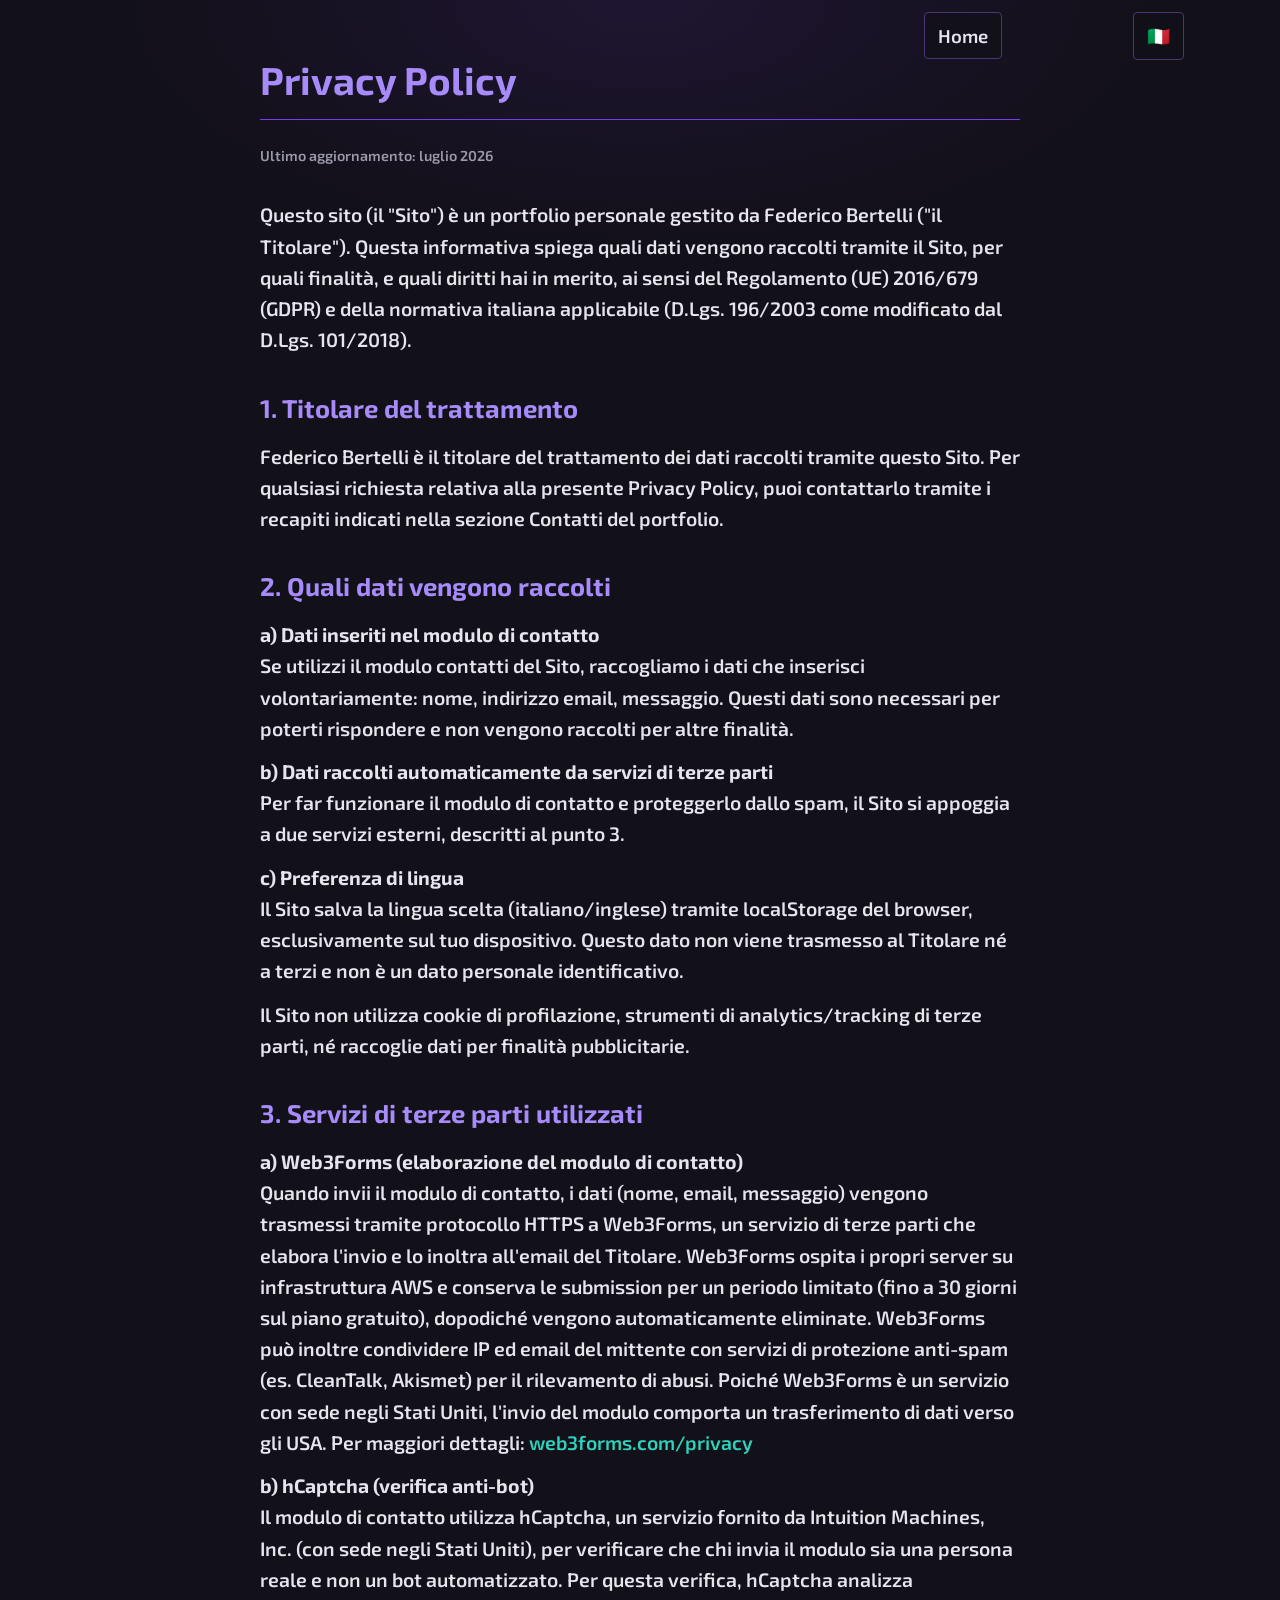
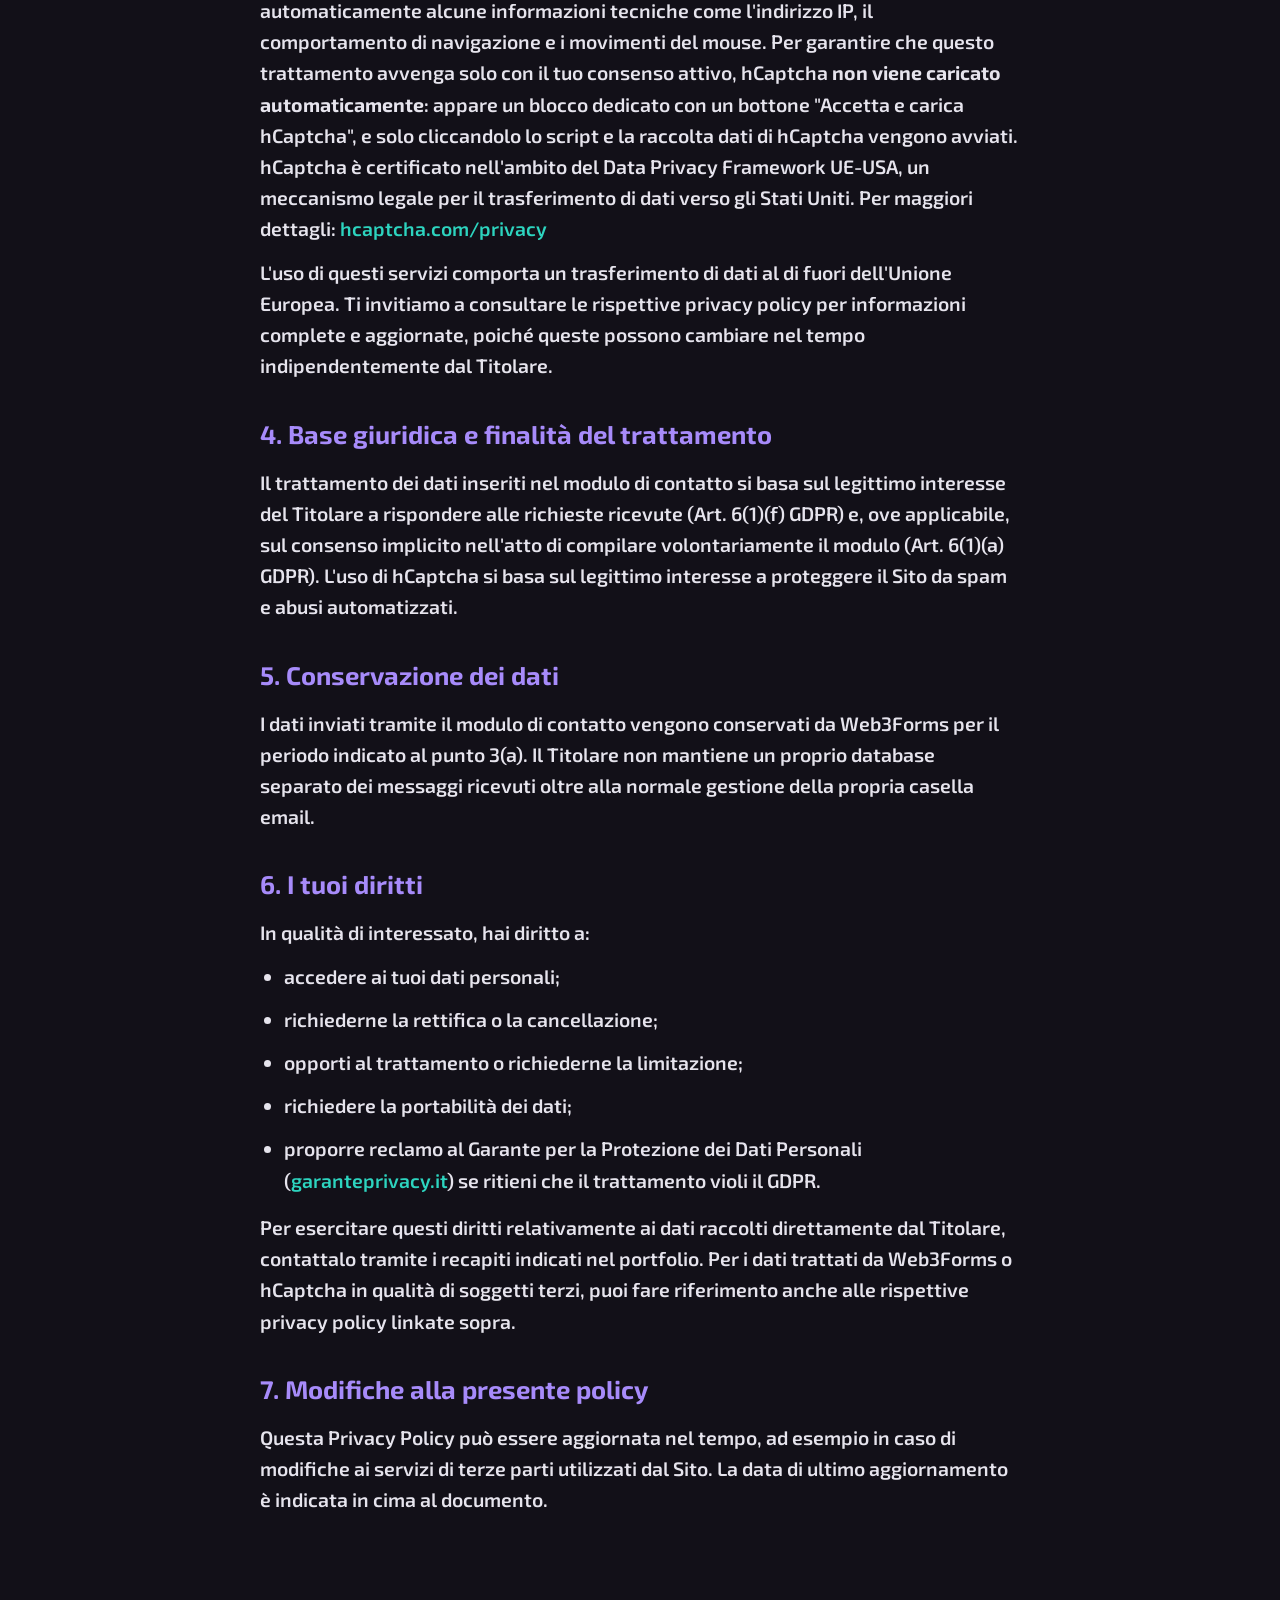
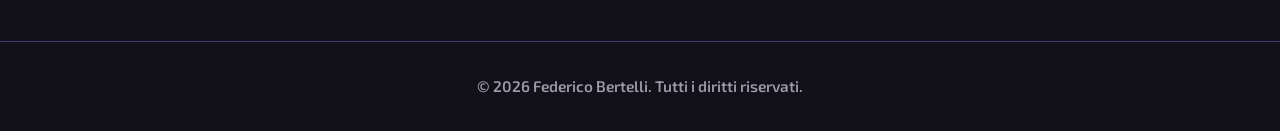
==== privacy_policy.html @ a3422a21 "updated privacy policy and added button to load hCaptcha service" ====
<!DOCTYPE html>
<html lang="it">
  <head>
    <meta charset="UTF-8">
    <meta name="viewport" content="width=device-width, initial-scale=1.0">
    <meta name="referrer" content="strict-origin-when-cross-origin">
    <link rel="stylesheet" href="style.css">
    <title>Privacy Policy — Fed_Dev</title>
    <style>
      .policy-wrap {
        max-width: 50rem;
        margin: clamp(2rem, 5vw, 3.125rem) auto;
        padding: 0 clamp(1rem, 4vw, 1.25rem) clamp(3rem, 6vw, 4rem);
      }
      .policy-wrap h1 {
        font-family: 'Exo 2', Arial;
        color: #A78BFA;
        font-size: clamp(1.6rem, 3vw + 1rem, 2.4rem);
        border-bottom: 0.0625rem solid #7C3AED;
        padding-bottom: 0.5rem;
        margin-bottom: 1.5rem;
      }
      .policy-wrap h2 {
        font-family: 'Exo 2', Arial;
        color: #A78BFA;
        font-size: clamp(1.2rem, 1.5vw + 1rem, 1.6rem);
        margin-top: 2rem;
        margin-bottom: 0.75rem;
      }
      .policy-wrap p, .policy-wrap li {
        color: #E6E4ED;
        margin-bottom: 0.75rem;
      }
      .policy-wrap ul {
        padding-left: 1.5rem;
        margin-bottom: 1rem;
      }
      .policy-wrap .updated {
        color: #9C99A8;
        font-size: 0.9rem;
        margin-bottom: 2rem;
      }
      .policy-wrap hr {
        border: none;
        border-top: 0.0625rem solid #4C3575;
        margin: 2rem 0;
      }
      .lang-block { display: block; }
      .lang-block[data-lang="en"] { display: none; }
    </style>
  </head>
<body>

  <button id="lang-toggle" class="reveal" aria-label="Switch language">🇬🇧</button>
  <button id="back-home" class="reveal" aria-label="Homepage">Home</button>

  <main class="policy-wrap">

    <div class="lang-block" data-lang="it">
      <h1>Privacy Policy</h1>
      <p class="updated">Ultimo aggiornamento: luglio 2026</p>

      <p>Questo sito (il "Sito") è un portfolio personale gestito da Federico Bertelli
      ("il Titolare"). Questa informativa spiega quali dati vengono raccolti tramite il
      Sito, per quali finalità, e quali diritti hai in merito, ai sensi del Regolamento
      (UE) 2016/679 (GDPR) e della normativa italiana applicabile (D.Lgs. 196/2003 come
      modificato dal D.Lgs. 101/2018).</p>

      <h2>1. Titolare del trattamento</h2>
      <p>Federico Bertelli è il titolare del trattamento dei dati raccolti tramite
      questo Sito. Per qualsiasi richiesta relativa alla presente Privacy Policy, puoi
      contattarlo tramite i recapiti indicati nella sezione Contatti del portfolio.</p>

      <h2>2. Quali dati vengono raccolti</h2>
      <p><strong>a) Dati inseriti nel modulo di contatto</strong><br>
      Se utilizzi il modulo contatti del Sito, raccogliamo i dati che inserisci
      volontariamente: nome, indirizzo email, messaggio. Questi dati sono necessari
      per poterti rispondere e non vengono raccolti per altre finalità.</p>
      <p><strong>b) Dati raccolti automaticamente da servizi di terze parti</strong><br>
      Per far funzionare il modulo di contatto e proteggerlo dallo spam, il Sito si
      appoggia a due servizi esterni, descritti al punto 3.</p>
      <p><strong>c) Preferenza di lingua</strong><br>
      Il Sito salva la lingua scelta (italiano/inglese) tramite localStorage del
      browser, esclusivamente sul tuo dispositivo. Questo dato non viene trasmesso
      al Titolare né a terzi e non è un dato personale identificativo.</p>
      <p>Il Sito non utilizza cookie di profilazione, strumenti di analytics/tracking
      di terze parti, né raccoglie dati per finalità pubblicitarie.</p>

      <h2>3. Servizi di terze parti utilizzati</h2>
      <p><strong>a) Web3Forms (elaborazione del modulo di contatto)</strong><br>
      Quando invii il modulo di contatto, i dati (nome, email, messaggio) vengono
      trasmessi tramite protocollo HTTPS a Web3Forms, un servizio di terze parti che
      elabora l'invio e lo inoltra all'email del Titolare. Web3Forms ospita i propri
      server su infrastruttura AWS e conserva le submission per un periodo limitato
      (fino a 30 giorni sul piano gratuito), dopodiché vengono automaticamente
      eliminate. Web3Forms può inoltre condividere IP ed email del mittente con
      servizi di protezione anti-spam (es. CleanTalk, Akismet) per il rilevamento di
      abusi. Poiché Web3Forms è un servizio con sede negli Stati Uniti, l'invio del
      modulo comporta un trasferimento di dati verso gli USA. Per maggiori dettagli:
      <a href="https://web3forms.com/privacy" target="_blank" rel="noopener noreferrer">web3forms.com/privacy</a></p>
      <p><strong>b) hCaptcha (verifica anti-bot)</strong><br>
      Il modulo di contatto utilizza hCaptcha, un servizio fornito da Intuition
      Machines, Inc. (con sede negli Stati Uniti), per verificare che chi invia il
      modulo sia una persona reale e non un bot automatizzato. Per questa verifica,
      hCaptcha analizza automaticamente alcune informazioni tecniche come l'indirizzo
      IP, il comportamento di navigazione e i movimenti del mouse. Per garantire che
      questo trattamento avvenga solo con il tuo consenso attivo, hCaptcha
      <strong>non viene caricato automaticamente</strong>: appare un blocco dedicato
      con un bottone "Accetta e carica hCaptcha", e solo cliccandolo lo script e la
      raccolta dati di hCaptcha vengono avviati. hCaptcha è certificato nell'ambito
      del Data Privacy Framework UE-USA, un meccanismo legale per il trasferimento di
      dati verso gli Stati Uniti. Per maggiori dettagli:
      <a href="https://www.hcaptcha.com/privacy" target="_blank" rel="noopener noreferrer">hcaptcha.com/privacy</a></p>
      <p>L'uso di questi servizi comporta un trasferimento di dati al di fuori
      dell'Unione Europea. Ti invitiamo a consultare le rispettive privacy policy per
      informazioni complete e aggiornate, poiché queste possono cambiare nel tempo
      indipendentemente dal Titolare.</p>

      <h2>4. Base giuridica e finalità del trattamento</h2>
      <p>Il trattamento dei dati inseriti nel modulo di contatto si basa sul
      legittimo interesse del Titolare a rispondere alle richieste ricevute (Art.
      6(1)(f) GDPR) e, ove applicabile, sul consenso implicito nell'atto di
      compilare volontariamente il modulo (Art. 6(1)(a) GDPR). L'uso di hCaptcha si
      basa sul legittimo interesse a proteggere il Sito da spam e abusi
      automatizzati.</p>

      <h2>5. Conservazione dei dati</h2>
      <p>I dati inviati tramite il modulo di contatto vengono conservati da
      Web3Forms per il periodo indicato al punto 3(a). Il Titolare non mantiene un
      proprio database separato dei messaggi ricevuti oltre alla normale gestione
      della propria casella email.</p>

      <h2>6. I tuoi diritti</h2>
      <p>In qualità di interessato, hai diritto a:</p>
      <ul>
        <li>accedere ai tuoi dati personali;</li>
        <li>richiederne la rettifica o la cancellazione;</li>
        <li>opporti al trattamento o richiederne la limitazione;</li>
        <li>richiedere la portabilità dei dati;</li>
        <li>proporre reclamo al Garante per la Protezione dei Dati Personali
        (<a href="https://www.garanteprivacy.it" target="_blank" rel="noopener noreferrer">garanteprivacy.it</a>)
        se ritieni che il trattamento violi il GDPR.</li>
      </ul>
      <p>Per esercitare questi diritti relativamente ai dati raccolti direttamente
      dal Titolare, contattalo tramite i recapiti indicati nel portfolio. Per i dati
      trattati da Web3Forms o hCaptcha in qualità di soggetti terzi, puoi fare
      riferimento anche alle rispettive privacy policy linkate sopra.</p>

      <h2>7. Modifiche alla presente policy</h2>
      <p>Questa Privacy Policy può essere aggiornata nel tempo, ad esempio in caso di
      modifiche ai servizi di terze parti utilizzati dal Sito. La data di ultimo
      aggiornamento è indicata in cima al documento.</p>
    </div>

    <div class="lang-block" data-lang="en">
      <h1>Privacy Policy</h1>
      <p class="updated">Last updated: July 2026</p>

      <p>This website (the "Site") is a personal portfolio operated by Federico
      Bertelli (the "Controller"). This notice explains what data is collected
      through the Site, for what purposes, and what rights you have, in accordance
      with Regulation (EU) 2016/679 (GDPR) and applicable Italian law.</p>

      <h2>1. Data controller</h2>
      <p>Federico Bertelli is the controller of the data collected through this
      Site. For any request regarding this Privacy Policy, you can contact him
      through the details provided in the Contact section of the portfolio.</p>

      <h2>2. What data is collected</h2>
      <p><strong>a) Data entered in the contact form</strong><br>
      If you use the Site's contact form, we collect the data you voluntarily
      provide: name, email address, message. This data is necessary to respond to
      you and is not collected for any other purpose.</p>
      <p><strong>b) Data automatically collected by third-party services</strong><br>
      To make the contact form work and protect it from spam, the Site relies on
      two external services, described in section 3.</p>
      <p><strong>c) Language preference</strong><br>
      The Site stores your chosen language (Italian/English) using the browser's
      localStorage, exclusively on your own device. This data is not transmitted to
      the Controller or to third parties and does not constitute identifiable
      personal data.</p>
      <p>The Site does not use profiling cookies, third-party analytics/tracking
      tools, or collect data for advertising purposes.</p>

      <h2>3. Third-party services used</h2>
      <p><strong>a) Web3Forms (contact form processing)</strong><br>
      When you submit the contact form, your data (name, email, message) is
      transmitted via HTTPS to Web3Forms, a third-party service that processes the
      submission and forwards it to the Controller's email. Web3Forms hosts its
      servers on AWS infrastructure and retains submissions for a limited period
      (up to 30 days on the free plan), after which they are automatically deleted.
      Web3Forms may also share the sender's IP and email with anti-spam protection
      services (e.g. CleanTalk, Akismet) for abuse detection. As Web3Forms is a
      US-based service, submitting the form involves a data transfer to the United
      States. For more details:
      <a href="https://web3forms.com/privacy" target="_blank" rel="noopener noreferrer">web3forms.com/privacy</a></p>
      <p><strong>b) hCaptcha (anti-bot verification)</strong><br>
      The contact form uses hCaptcha, a service provided by Intuition Machines,
      Inc. (based in the United States), to verify that the person submitting the
      form is a real human and not an automated bot. For this verification,
      hCaptcha automatically analyzes certain technical information such as IP
      address, browsing behavior, and mouse movements. To ensure this processing
      only happens with your active consent, hCaptcha
      <strong>is not loaded automatically</strong>: a dedicated block appears with
      an "Accept and load hCaptcha" button, and only clicking it starts the script
      and hCaptcha's data collection. hCaptcha is certified under the EU-US Data
      Privacy Framework, a legal mechanism for transferring data to the United
      States. For more details:
      <a href="https://www.hcaptcha.com/privacy" target="_blank" rel="noopener noreferrer">hcaptcha.com/privacy</a></p>
      <p>The use of these services involves a data transfer outside the European
      Union. We encourage you to consult their respective privacy policies for
      complete and up-to-date information, as these may change over time
      independently of the Controller.</p>

      <h2>4. Legal basis and purpose of processing</h2>
      <p>Processing of data entered in the contact form is based on the
      Controller's legitimate interest in responding to inquiries received (Art.
      6(1)(f) GDPR) and, where applicable, on the consent implied by voluntarily
      filling out the form (Art. 6(1)(a) GDPR). The use of hCaptcha is based on the
      legitimate interest in protecting the Site from spam and automated abuse.</p>

      <h2>5. Data retention</h2>
      <p>Data submitted through the contact form is retained by Web3Forms for the
      period indicated in section 3(a). The Controller does not maintain a separate
      database of received messages beyond normal management of his own email
      inbox.</p>

      <h2>6. Your rights</h2>
      <p>As a data subject, you have the right to:</p>
      <ul>
        <li>access your personal data;</li>
        <li>request its rectification or deletion;</li>
        <li>object to processing or request its restriction;</li>
        <li>request data portability;</li>
        <li>lodge a complaint with the Italian Data Protection Authority (Garante
        per la Protezione dei Dati Personali,
        <a href="https://www.garanteprivacy.it" target="_blank" rel="noopener noreferrer">garanteprivacy.it</a>)
        if you believe the processing violates the GDPR.</li>
      </ul>
      <p>To exercise these rights regarding data collected directly by the
      Controller, please contact him through the details provided in the portfolio.
      For data processed by Web3Forms or hCaptcha as third parties, you may also
      refer to their respective privacy policies linked above.</p>

      <h2>7. Changes to this policy</h2>
      <p>This Privacy Policy may be updated over time, for example if the
      third-party services used by the Site change. The "last updated" date is
      indicated at the top of this document.</p>
    </div>

  </main>

  <footer id="site-footer" class="reveal">
    <p>© 2026 Federico Bertelli. Tutti i diritti riservati.</p>
  </footer>

  <script>
    document.addEventListener('DOMContentLoaded', function () {
      const toggleBtn = document.getElementById('lang-toggle');
      const STORAGE_KEY = 'preferredLang';
      let currentLang = localStorage.getItem(STORAGE_KEY) || 'it';

      function applyLanguage(lang) {
        document.querySelectorAll('.lang-block').forEach(function (el) {
          el.style.display = (el.getAttribute('data-lang') === lang) ? 'block' : 'none';
        });
        document.documentElement.setAttribute('lang', lang);
        toggleBtn.textContent = lang === 'it' ? '🇮🇹' : '🇬🇧';
        currentLang = lang;
        localStorage.setItem(STORAGE_KEY, lang);
      }

      toggleBtn.addEventListener('click', function () {
        applyLanguage(currentLang === 'it' ? 'en' : 'it');
      });

      document.getElementById('back-home').addEventListener('click', function () {
        window.location.href = 'index.html';
      });

      applyLanguage(currentLang);

      document.querySelectorAll('.reveal').forEach(el => el.classList.add('is-visible'));
    });
  </script>

</body>
</html>
---- style.css ----
@font-face {
  font-family: 'Exo 2';
  src: url('fonts/Exo2-SemiBold.ttf') format('truetype');
  font-weight: 600;
  font-display: swap;
}

@font-face {
  font-family: 'Exo 2';
  src: url('fonts/Exo2-Bold.ttf') format('truetype');
  font-weight: 700;
  font-display: swap;
}

/* RESET BASE */
* {
  margin: 0;
  padding: 0;
  box-sizing: border-box;
}

/* SELEZIONE TESTO */
::selection {
  background-color: #4C3575;
  color: #E6E4ED;
}

::-moz-selection {
  background-color: #4C3575;
  color: #E6E4ED;
}

/* GENERALE */
html {
  -webkit-text-size-adjust: 100%;
  scroll-behavior: smooth;
}

html, body {
  min-height: 100%;
  overflow-x: hidden;
}

body {
  font-family: 'Exo 2', Arial;
  font-size: clamp(1rem, 0.9rem + 0.4vw, 1.4rem);
  background-color: #121018;
  background-image: radial-gradient(ellipse 60% 40% at 50% 0%, rgba(124, 58, 237, 0.12), transparent 70%);
  background-attachment: fixed;
  color: #E6E4ED;
  line-height: 1.6;
  min-height: 100vh;
}

/* INTESTAZIONE */
header {
  position: relative;
  text-align: center;
  padding: clamp(6rem, 4vw + 1rem, 3.75rem) clamp(1rem, 3vw, 1.25rem);
  background-color: #1B1826;
  border-bottom: 0.0625rem solid #7C3AED;
  overflow: hidden;
}

header::before {
  content: "";
  position: absolute;
  top: -40%;
  left: 50%;
  width: 40rem;
  height: 40rem;
  transform: translateX(-50%);
  background: radial-gradient(circle, rgba(124, 58, 237, 0.25) 0%, transparent 65%);
  pointer-events: none;
  z-index: 0;
}

header h1,
header p {
  position: relative;
  z-index: 1;
}

header h1 {
  font-family: 'Exo 2', Arial;
  font-size: clamp(1.8rem, 4vw + 1rem, 3rem);
  color: #A78BFA;
  text-shadow: 0 0 1.5rem rgba(167, 139, 250, 0.5);
  animation: glowPulse 4s ease-in-out infinite;
}

@keyframes glowPulse {
  0%, 100% { text-shadow: 0 0 1.5rem rgba(167, 139, 250, 0.35); }
  50% { text-shadow: 0 0 2.25rem rgba(167, 139, 250, 0.65); }
}

header p {
  font-size: clamp(1.1rem, 2vw + 0.8rem, 2.4rem);
  color: #C9C5D6; /* era #9C99A8, troppo piatto su sfondo scuro */
  margin-top: 0.5rem;
}

/* SEZIONI */
section {
  width: 100%;
  max-width: 56.25rem;
  margin: clamp(2rem, 5vw, 3.125rem) auto;
  padding: 0 clamp(1rem, 4vw, 1.25rem);
}

section h2 {
  font-family: 'Exo 2', Arial;
  font-size: clamp(1.5rem, 2vw + 1rem, 2.4rem);
  color: #A78BFA;
  margin-bottom: 1rem;
  border-bottom: 0.0625rem solid #7C3AED;
  padding-bottom: 0.5rem;
}

/* LINK */
a {
  color: #2DD4BF;
  text-decoration: none;
}

a:hover {
  text-decoration: underline;
}

/* REVEAL ON SCROLL */
.reveal {
  opacity: 0;
  transform: translateY(1.25rem);
  transition: opacity 0.7s ease-out, transform 0.7s ease-out;
}

.reveal.is-visible {
  opacity: 1;
  transform: translateY(0);
}

@media (prefers-reduced-motion: reduce) {
  .reveal {
    opacity: 1;
    transform: none;
    transition: none;
  }
}

/* PROGETTI */
.project {
  background-color: #1E1B2A;
  border-left: 0.25rem solid #7C3AED;
  padding: clamp(1rem, 3vw, 1.25rem);
  margin-bottom: 1.5rem;
  border-radius: 0.25rem;
  transition: transform 0.3s ease, box-shadow 0.3s ease, border-color 0.3s ease;
}

.project:hover {
  transform: translateY(-0.25rem);
  box-shadow: 0 0.75rem 2rem rgba(124, 58, 237, 0.25);
  border-left-color: #A78BFA;
}

.project h3 {
  font-family: 'Exo 2', Arial;
  font-size: clamp(1.3rem, 1.5vw + 1rem, 2rem);
  color: #ffffff;
}

.project h2 {
  font-family: 'Exo 2', Arial;
  font-size: clamp(1.1rem, 1vw + 0.9rem, 1.4rem);
  color: #ffffff;
  margin-bottom: 0.625rem;
  margin-top: 1.875rem;
  border-bottom: none;
}

.project p {
  margin-top: 0.625rem;
  margin-bottom: 0.625rem;
}

.project li {
  margin-top: 0.625rem;
}

/* CAROSELLO */
.carousel {
  position: relative;
  width: 100%;
  margin-top: clamp(2rem, 5vw, 3.125rem);
  height: 0;
  padding-bottom: 56.25%;
  perspective: 43.75rem;
}

.carousel-track {
  position: absolute;
  inset: 0;
  transform-style: preserve-3d;
}

.carousel-track img {
  position: absolute;
  top: 0;
  left: 0;
  width: 100%;
  height: 100%;
  object-fit: cover;
  border-radius: 0.375rem;
  cursor: pointer;
  transition: transform 0.6s ease, opacity 0.6s ease, filter 0.6s ease;
  box-shadow: 0 1.25rem 3.125rem rgba(0, 0, 0, 0.7);
  backface-visibility: hidden;
}

.carousel-track img:hover {
  filter: brightness(1.08);
}

.carousel-arrow {
  position: absolute;
  top: 50%;
  transform: translateY(-50%);
  background-color: rgba(18, 16, 24, 0.6);
  color: #ffffff;
  border: 0.125rem solid rgba(18, 16, 24, 0);
  border-radius: 50%;
  width: clamp(2rem, 5vw, 2.5rem);
  height: clamp(2rem, 5vw, 2.5rem);
  font-size: clamp(1rem, 2vw, 1.2rem);
  cursor: pointer;
  display: flex;
  align-items: center;
  justify-content: center;
  transition: color 0.2s, border-color 0.2s, transform 0.2s;
}

.carousel-arrow:hover {
  border-color: #7C3AED;
  transform: translateY(-50%) scale(1.08);
}

.carousel-prev { left: clamp(0.5rem, 2vw, 0.75rem); }
.carousel-next { right: clamp(0.5rem, 2vw, 0.75rem); }

.carousel-dots {
  position: absolute;
  bottom: 0.75rem;
  left: 0;
  right: 0;
  display: flex;
  justify-content: center;
  gap: 0.5rem;
}

.carousel-dots button {
  width: 0.625rem;
  height: 0.625rem;
  border-radius: 50%;
  border: none;
  background-color: rgba(255, 255, 255, 0.4);
  cursor: pointer;
  padding: 0;
  transition: transform 0.2s;
}

.carousel-dots button.active {
  background-color: #7C3AED;
  transform: scale(1.2);
}

/* VIDEO SHOWCASE */
.video-showcase {
  margin-top: clamp(2rem, 5vw, 3.125rem);
}

.video-showcase h3 {
  font-family: 'Exo 2', Arial;
  font-size: clamp(1.3rem, 1.5vw + 1rem, 2rem);
  color: #ffffff;
  margin-bottom: 0.75rem;
}

.video-showcase video {
  width: 100%;
  aspect-ratio: 16 / 9;
  border-radius: 0.375rem;
  background-color: #000;
  border: 0px solid #4C3575;
  box-shadow: 0 1.25rem 3.125rem rgba(0, 0, 0, 0.7);
  transition: box-shadow 0.3s ease;
}

.video-showcase video:hover {
  box-shadow: 0 1.25rem 3.125rem rgba(124, 58, 237, 0.35);
}

/* LIGHTBOX */
.lightbox {
  display: none;
  position: fixed;
  inset: 0;
  background-color: rgba(0, 0, 0, 0.9);
  z-index: 1000;
  justify-content: center;
  align-items: center;
  cursor: pointer;
}

.lightbox.active {
  display: flex;
}

.lightbox img {
  max-width: 90vw;
  max-height: 90vh;
  border-radius: 0.25rem;
  object-fit: contain;
}

.lightbox-close {
  position: absolute;
  top: clamp(1rem, 3vw, 1.25rem);
  right: clamp(1.25rem, 4vw, 1.875rem);
  color: #ffffff;
  font-size: clamp(1.8rem, 3vw, 2.5rem);
  cursor: pointer;
  line-height: 1;
}

.project ul {
  padding-left: 0;
  list-style-position: inside;
  margin-top: 0.25rem;
}

/* FORM */
.form-group {
  margin-bottom: 1rem;
}

.form-group label {
  display: block;
  margin-bottom: 0.375rem;
  color: #A78BFA;
  font-size: clamp(1.1rem, 1vw + 0.9rem, 1.4rem);
}

.form-group input,
.form-group textarea {
  width: 100%;
  padding: 0.5rem 0.75rem; 
  background-color: #1E1B2A;
  border: 0.0625rem solid #4C3575;
  border-radius: 0.25rem;
  color: #E6E4ED;
  font-family: 'Exo 2', Arial;
  font-size: clamp(1.1rem, 1vw + 0.9rem, 1.4rem);
  transition: border-color 0.2s, box-shadow 0.2s;
}

.form-group input:focus,
.form-group textarea:focus {
  outline: none;
  border: 0.125rem solid;
  border-color: #7C3AED;
  box-shadow: 0 0 0 0.2rem rgba(124, 58, 237, 0.2);
}

#contact-form button[type="submit"] {
  background-color: rgba(18, 16, 24, 0.7);
  color: #E6E4ED;
  border: 0.0625rem solid #4C3575;
  padding: 0.625rem 1.75rem;
  border-radius: 0.25rem;
  font-size: clamp(1.1rem, 1vw + 0.9rem, 1.4rem);
  cursor: pointer;
  transition: background-color 0.2s, border-color 0.2s, color 0.2s, box-shadow 0.2s;
  font-family: 'Exo 2', Arial;
}

#contact-form button[type="submit"]:hover:not(:disabled) {
  border-color: #7C3AED;
  color: #A78BFA;
  box-shadow: 0 0 1rem rgba(124, 58, 237, 0.3);
}

#contact-form button[type="submit"]:disabled {
  opacity: 0.6;
  cursor: not-allowed;
}

#form-status {
  margin-top: 0.75rem;
  font-size: clamp(1rem, 0.9vw + 0.9rem, 1.3rem);
}

.form-success { color: #2DD4BF; }
.form-error { color: #ff6b6b; }

.h-captcha {
  margin-top: 1rem;
  margin-bottom: 1rem;
}

@media (max-width: 22.5rem) {
  .carousel-arrow {
    width: 1.75rem;
    height: 1.75rem;
  }
}

/* SCROLL PROGRESS INDICATOR */
.scroll-progress-container {
  position: fixed;
  top: 0;
  left: 0;
  width: 100%;
  height: 0.25rem;
  background-color: rgba(76, 53, 117, 0.3);
  z-index: 2000;
}

.scroll-progress-bar {
  height: 100%;
  width: 0%;
  background-color: #7C3AED;
  transition: width 0.4s ease-out;
}

.scroll-progress-label {
  position: fixed;
  top: 0.75rem;
  right: 1rem;
  font-family: 'Exo 2', Arial;
  font-size: 1.165rem;
  color: #E6E4ED;
  background-color: rgba(18, 16, 24, 0.7);
  border: 0.0625rem solid #4C3575;
  border-radius: 0.25rem;
  padding: 0.44rem 0.8rem;
  z-index: 2000;
  pointer-events: none;
}

#lang-toggle {
  position: fixed;
  top: 0.75rem;
  right: 6.0rem;
  background-color: rgba(18, 16, 24, 0.7);
  color: #E6E4ED;
  border: 0.0625rem solid #4C3575;
  border-radius: 0.25rem;
  padding: 0.68rem 0.8rem;
  font-family: 'Exo 2', Arial;
  font-size: 1.165rem;
  cursor: pointer;
  z-index: 2001;
  transition: border-color 0.2s, color 0.2s, transform 0.2s;
}

#lang-toggle:hover {
  border-color: #7C3AED;
  color: #A78BFA;
  transform: translateY(-0.1rem);
}

#contact-me {
  position: fixed;
  top: 0.75rem;
  right: 9.2rem;
  background-color: rgba(18, 16, 24, 0.7);
  color: #E6E4ED;
  border: 0.0625rem solid #4C3575;
  border-radius: 0.25rem;
  padding: 0.68rem 0.8rem;
  font-family: 'Exo 2', Arial;
  font-size: 1.165rem;
  cursor: pointer;
  z-index: 2001;
  transition: border-color 0.2s, color 0.2s, transform 0.2s;
}

#contact-me:hover {
  border-color: #7C3AED;
  color: #A78BFA;
  transform: translateY(-0.1rem);
}

#back-home {
  position: fixed;
  top: 0.75rem;
  right: 17.4rem;
  background-color: rgba(18, 16, 24, 0.7);
  color: #E6E4ED;
  border: 0.0625rem solid #4C3575;
  border-radius: 0.25rem;
  padding: 0.68rem 0.8rem;
  font-family: 'Exo 2', Arial;
  font-size: 1.165rem;
  cursor: pointer;
  z-index: 2001;
  transition: border-color 0.2s, color 0.2s, transform 0.2s;
}

#back-home:hover {
  border-color: #7C3AED;
  color: #A78BFA;
  transform: translateY(-0.1rem);
}

#social-bar {
  position: fixed;
  top: 0.75rem;
  left: 50%;
  transform: translateX(-50%);
  display: flex;
  gap: 0.8rem;
  background-color: rgba(18, 16, 24, 0.85);
  border: 0.0625rem solid #4C3575;
  border-radius: 0.25rem;
  z-index: 2001;
  backdrop-filter: blur(2px);
}

.social-btn {
  display: flex;
  align-items: center;
  gap: 0.4rem;
  color: #E6E4ED;
  background-color: transparent;
  border: 0.0625rem solid transparent;
  border-radius: 0.25rem;
  padding: 0.4rem 0.8rem;
  font-family: 'Exo 2', Arial;
  font-size: 1.165rem;
  text-decoration: none;
  transition: border-color 0.2s, color 0.2s;
}

.social-btn:hover {
  border-color: #7C3AED;
  color: #A78BFA;
  text-decoration: none;
}

.social-btn svg {
  width: 1rem;
  height: 1rem;
  flex-shrink: 0;
}

@media (max-width: 22.5rem) {
  .social-btn span {
    display: none;
  }
  .social-btn {
    padding: 0.5rem;
  }
}

/* PARTICLE BACKGROUND */
#particle-bg {
  position: fixed;
  top: 0;
  left: 0;
  width: 100%;
  height: 100%;
  z-index: -1; /* dietro a tutto il contenuto */
  pointer-events: none; /* non intercetta click/hover */
}

@media (prefers-reduced-motion: reduce) {
  #particle-bg {
    display: none;
  }
}

/* FOOTER COPYRIGHT */
#site-footer {
  text-align: center;
  padding: clamp(1.5rem, 3vw, 2rem) 1rem;
  margin-top: clamp(2rem, 5vw, 3.125rem);
  border-top: 0.0625rem solid #4C3575;
  color: #9C99A8;
  font-size: clamp(0.85rem, 0.8rem + 0.2vw, 1rem);
}

/* PRIVACY LINK */
.privacy-note {
  margin-top: 1rem;
  font-size: clamp(0.85rem, 0.8rem + 0.2vw, 1rem);
}

.privacy-note a,
#site-footer a {
  color: #14F1D9;
}

#site-footer p {
  margin-bottom: 0.4rem;
}

#site-footer p:last-child {
  margin-bottom: 0;
}

/* CAPTCHA CONSENT (esplicito, on-click) */
.captcha-consent {
  background-color: #1E1B2A;
  border: 0.0625rem solid #4C3575;
  border-radius: 0.25rem;
  padding: 0.875rem 1rem;
  margin-top: 0.5rem;
  margin-bottom: 1rem;
}

.captcha-consent p {
  color: #C9C5D6;
  font-size: clamp(0.85rem, 0.8rem + 0.2vw, 1rem);
  margin-bottom: 0.75rem;
}

#captcha-consent-btn {
  background-color: rgba(18, 16, 24, 0.7);
  color: #E6E4ED;
  border: 0.0625rem solid #7C3AED;
  padding: 0.5rem 1rem;
  border-radius: 0.25rem;
  font-family: 'Exo 2', Arial;
  font-size: clamp(0.9rem, 0.85rem + 0.2vw, 1.05rem);
  cursor: pointer;
  transition: background-color 0.2s, border-color 0.2s, color 0.2s;
}

#captcha-consent-btn:hover {
  border-color: #A78BFA;
  color: #A78BFA;
}

#captcha-container:empty {
  min-height: 0;
}
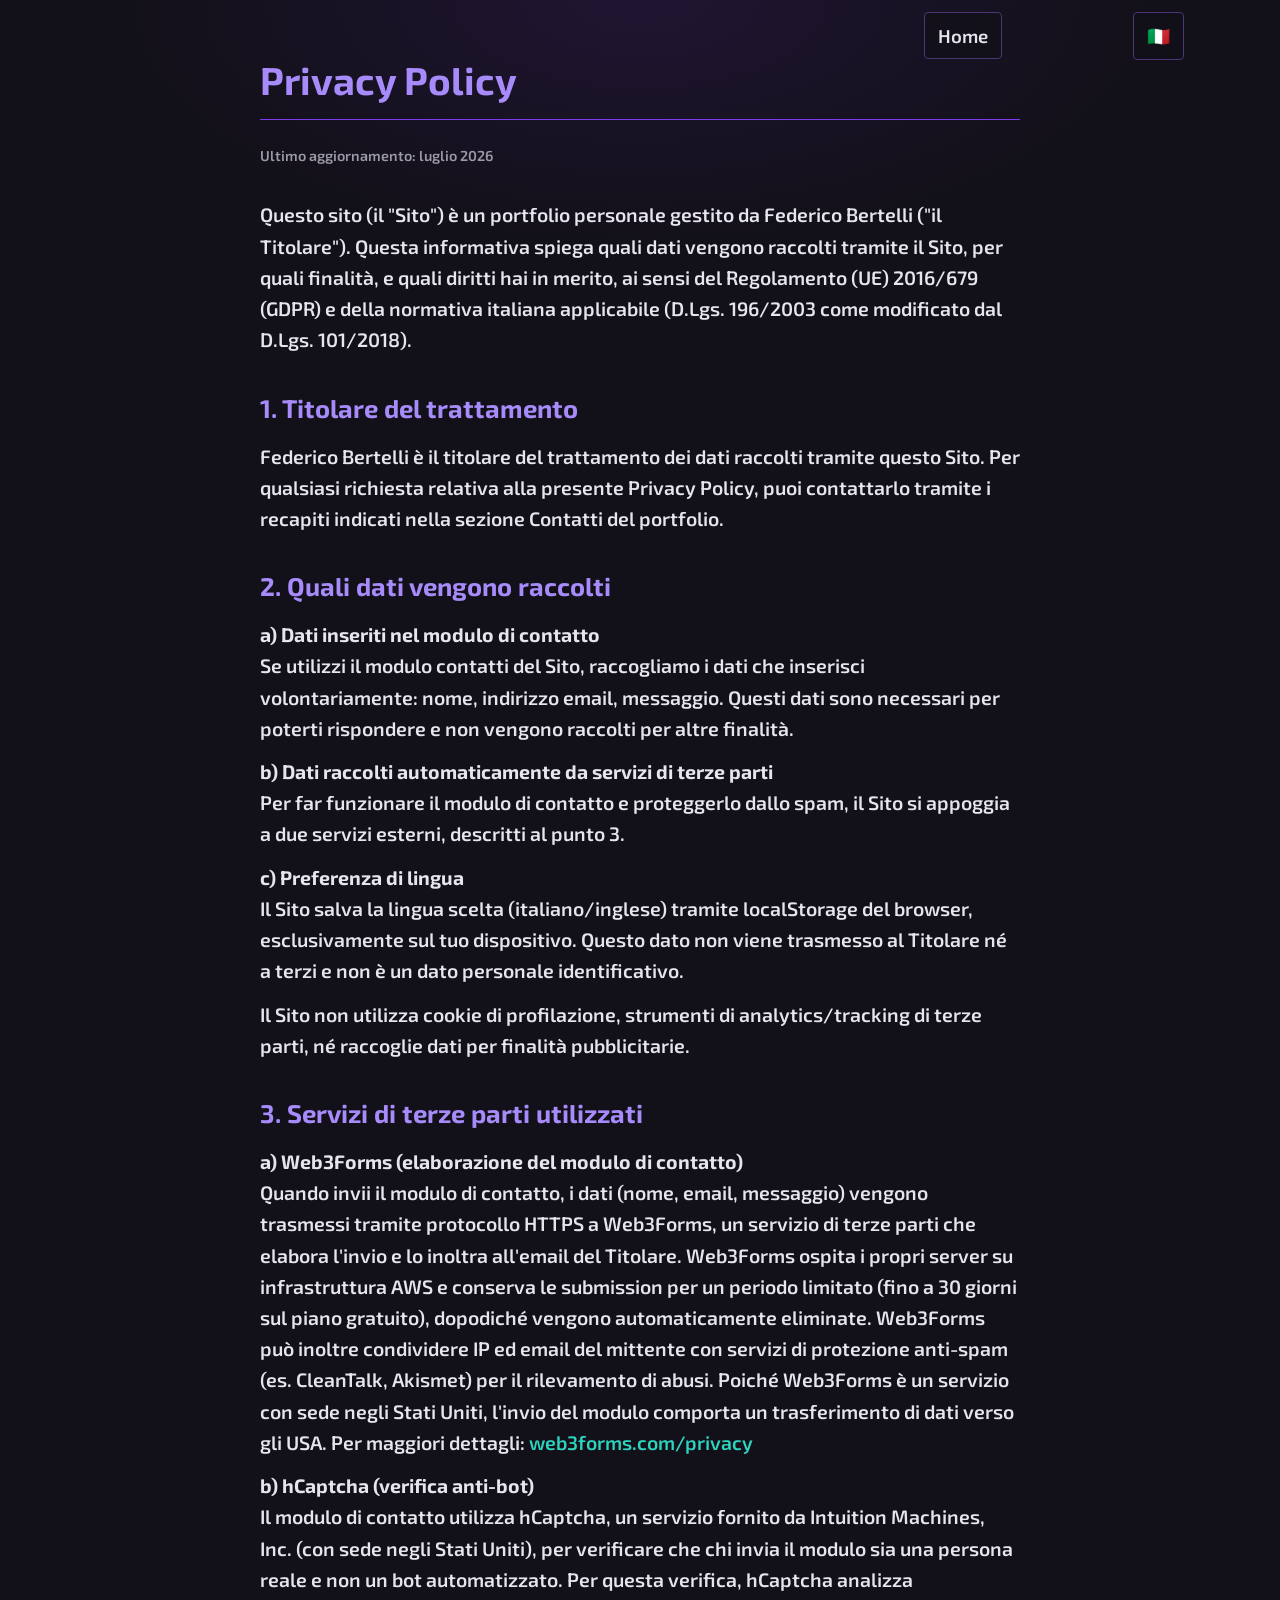
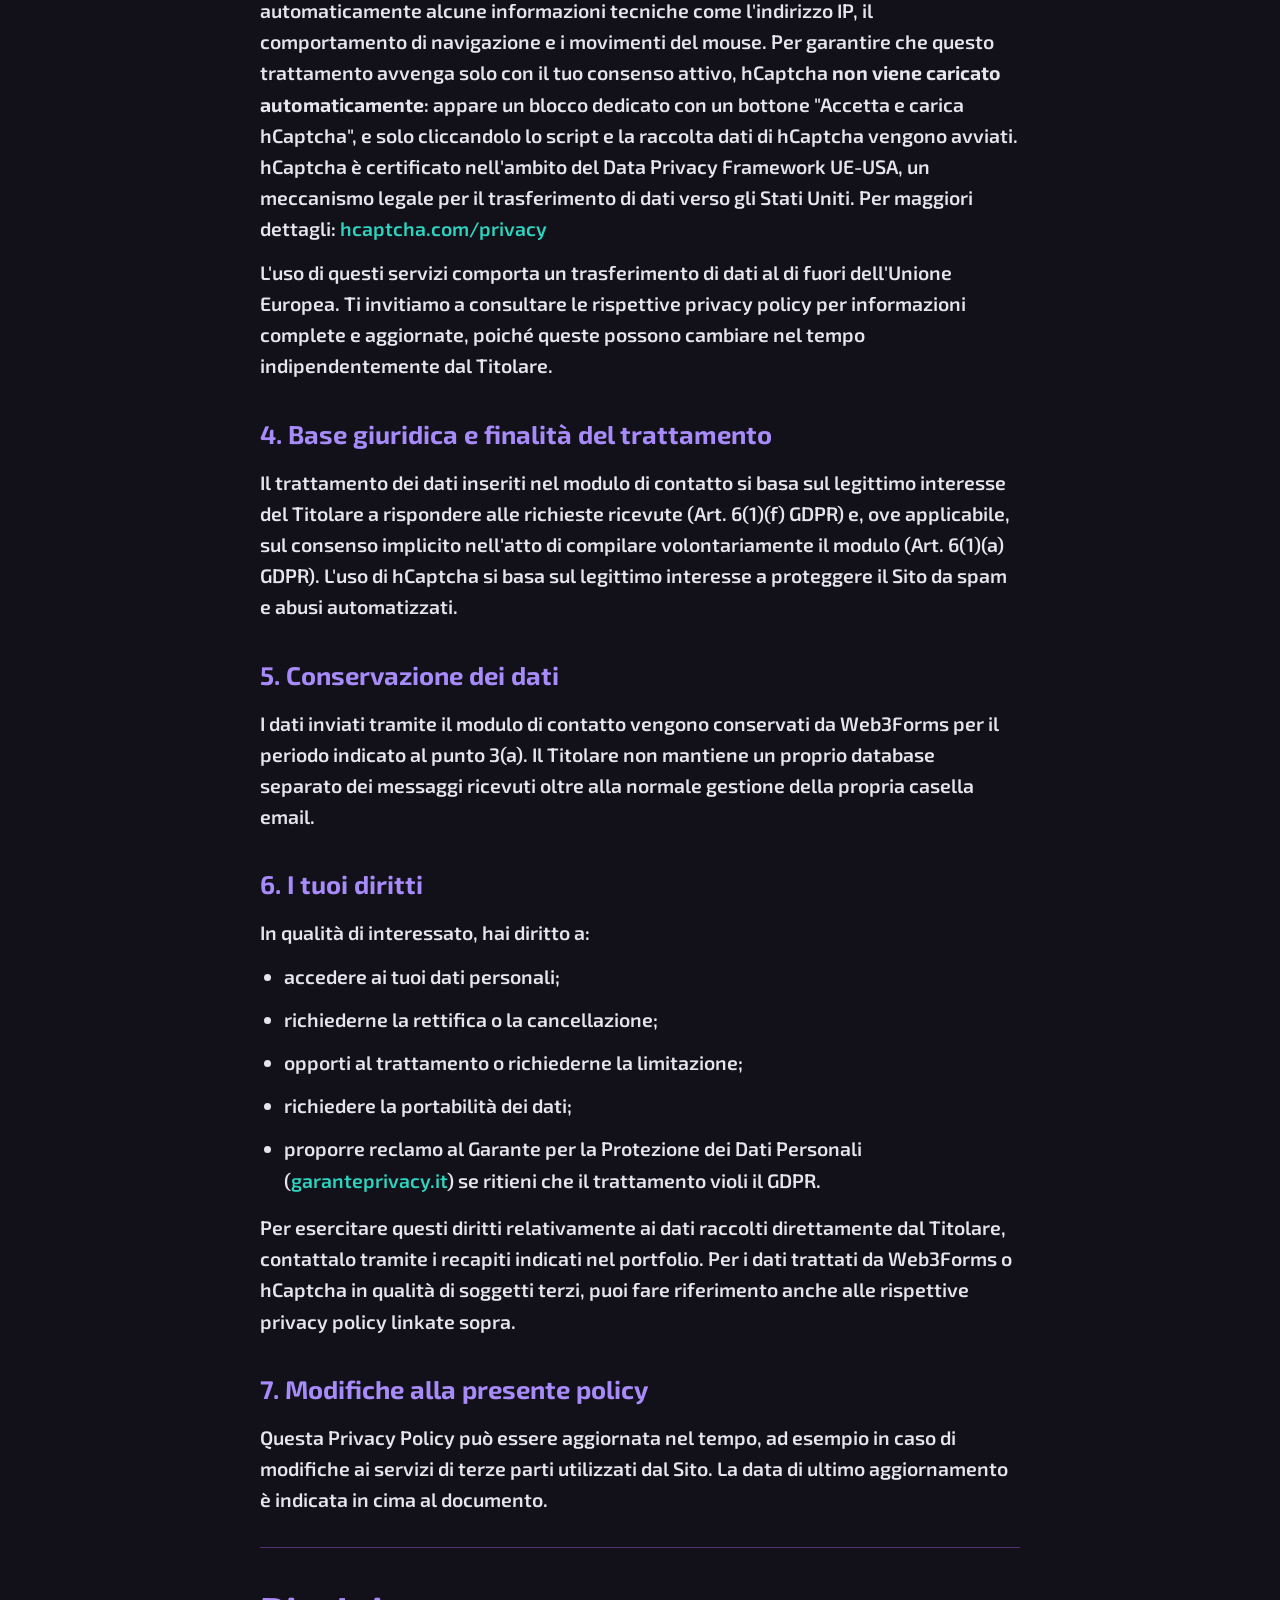
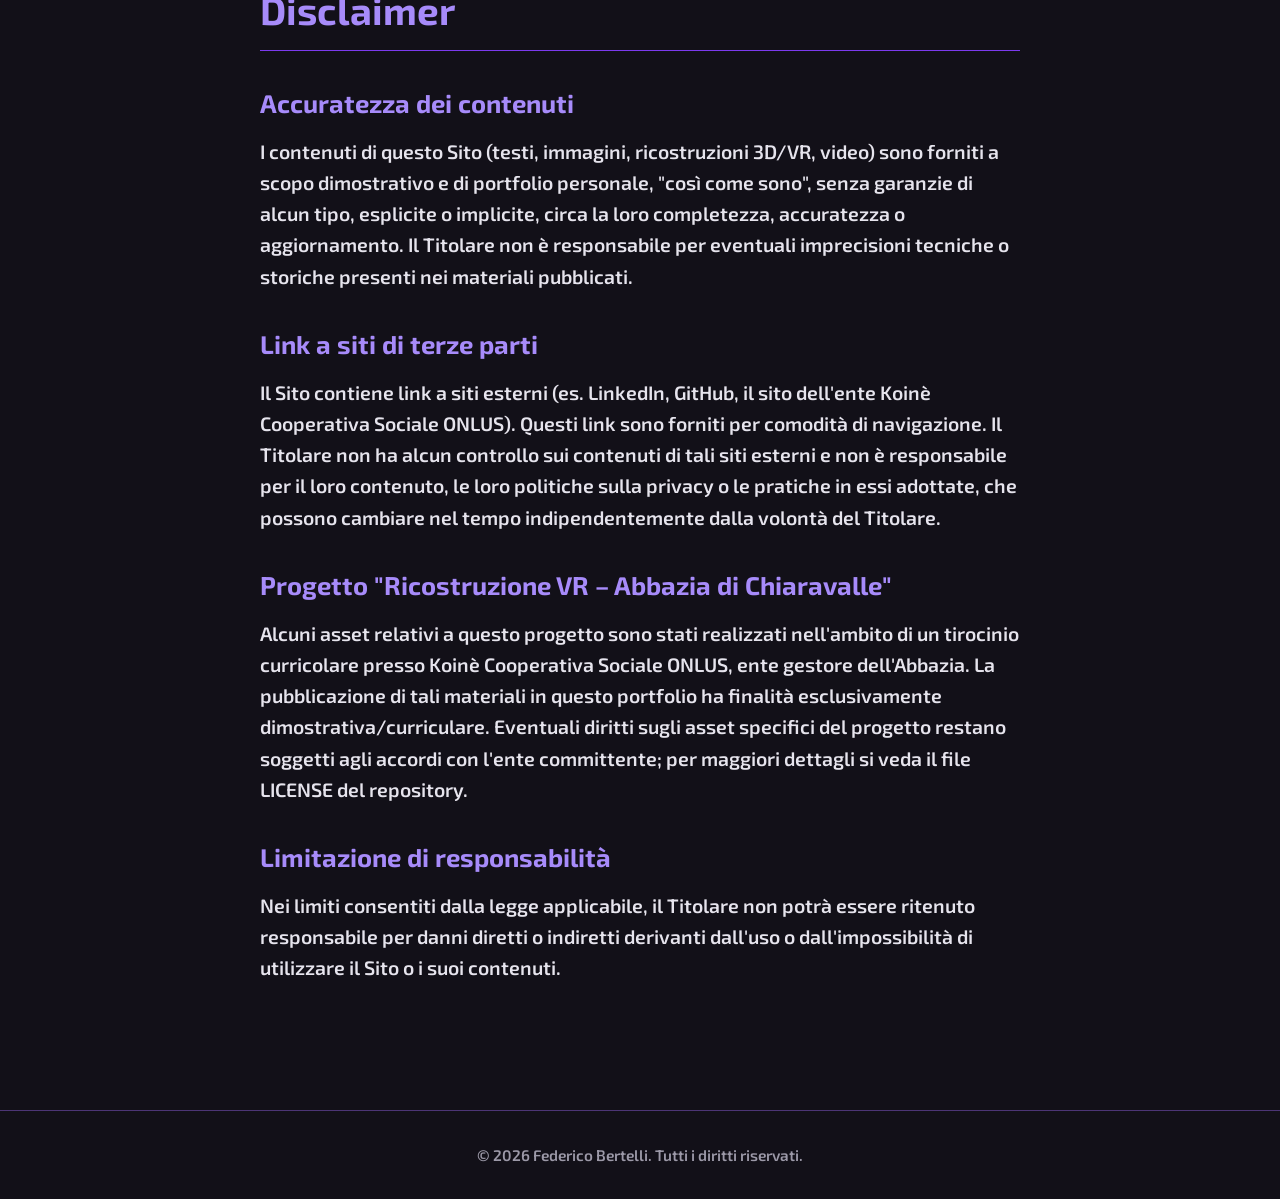
==== commit 06c95bb4: "updated privacy policy" ====
--- a/privacy_policy.html
+++ b/privacy_policy.html
@@ -150,6 +150,38 @@
       <p>Questa Privacy Policy può essere aggiornata nel tempo, ad esempio in caso di
       modifiche ai servizi di terze parti utilizzati dal Sito. La data di ultimo
       aggiornamento è indicata in cima al documento.</p>
+
+      <hr>
+
+      <h1>Disclaimer</h1>
+
+      <h2>Accuratezza dei contenuti</h2>
+      <p>I contenuti di questo Sito (testi, immagini, ricostruzioni 3D/VR, video)
+      sono forniti a scopo dimostrativo e di portfolio personale, "così come sono",
+      senza garanzie di alcun tipo, esplicite o implicite, circa la loro
+      completezza, accuratezza o aggiornamento. Il Titolare non è responsabile per
+      eventuali imprecisioni tecniche o storiche presenti nei materiali pubblicati.</p>
+
+      <h2>Link a siti di terze parti</h2>
+      <p>Il Sito contiene link a siti esterni (es. LinkedIn, GitHub, il sito
+      dell'ente Koinè Cooperativa Sociale ONLUS). Questi link sono forniti per
+      comodità di navigazione. Il Titolare non ha alcun controllo sui contenuti di
+      tali siti esterni e non è responsabile per il loro contenuto, le loro
+      politiche sulla privacy o le pratiche in essi adottate, che possono cambiare
+      nel tempo indipendentemente dalla volontà del Titolare.</p>
+
+      <h2>Progetto "Ricostruzione VR – Abbazia di Chiaravalle"</h2>
+      <p>Alcuni asset relativi a questo progetto sono stati realizzati nell'ambito
+      di un tirocinio curricolare presso Koinè Cooperativa Sociale ONLUS, ente
+      gestore dell'Abbazia. La pubblicazione di tali materiali in questo portfolio
+      ha finalità esclusivamente dimostrativa/curriculare. Eventuali diritti
+      sugli asset specifici del progetto restano soggetti agli accordi con l'ente
+      committente; per maggiori dettagli si veda il file LICENSE del repository.</p>
+
+      <h2>Limitazione di responsabilità</h2>
+      <p>Nei limiti consentiti dalla legge applicabile, il Titolare non potrà
+      essere ritenuto responsabile per danni diretti o indiretti derivanti
+      dall'uso o dall'impossibilità di utilizzare il Sito o i suoi contenuti.</p>
     </div>
 
     <div class="lang-block" data-lang="en">
@@ -246,6 +278,38 @@
       <p>This Privacy Policy may be updated over time, for example if the
       third-party services used by the Site change. The "last updated" date is
       indicated at the top of this document.</p>
+
+      <hr>
+
+      <h1>Disclaimer</h1>
+
+      <h2>Accuracy of content</h2>
+      <p>The content of this Site (text, images, 3D/VR reconstructions, videos) is
+      provided for personal portfolio and demonstrative purposes "as is", without
+      warranties of any kind, express or implied, regarding its completeness,
+      accuracy, or timeliness. The Controller is not responsible for any technical
+      or historical inaccuracies present in the published materials.</p>
+
+      <h2>Links to third-party sites</h2>
+      <p>The Site contains links to external sites (e.g. LinkedIn, GitHub, the
+      website of Koinè Cooperativa Sociale ONLUS). These links are provided for
+      navigation convenience. The Controller has no control over the content of
+      such external sites and is not responsible for their content, privacy
+      practices, or policies, which may change over time independently of the
+      Controller's will.</p>
+
+      <h2>"VR Reconstruction – Chiaravalle Abbey" project</h2>
+      <p>Some assets related to this project were created as part of a curricular
+      internship at Koinè Cooperativa Sociale ONLUS, the organization managing the
+      Abbey. The publication of these materials in this portfolio is for
+      demonstrative/educational purposes only. Any rights over the specific project
+      assets remain subject to the agreements with the commissioning organization;
+      see the repository's LICENSE file for details.</p>
+
+      <h2>Limitation of liability</h2>
+      <p>To the extent permitted by applicable law, the Controller shall not be
+      held liable for any direct or indirect damages arising from the use of, or
+      inability to use, the Site or its content.</p>
     </div>
 
   </main>
